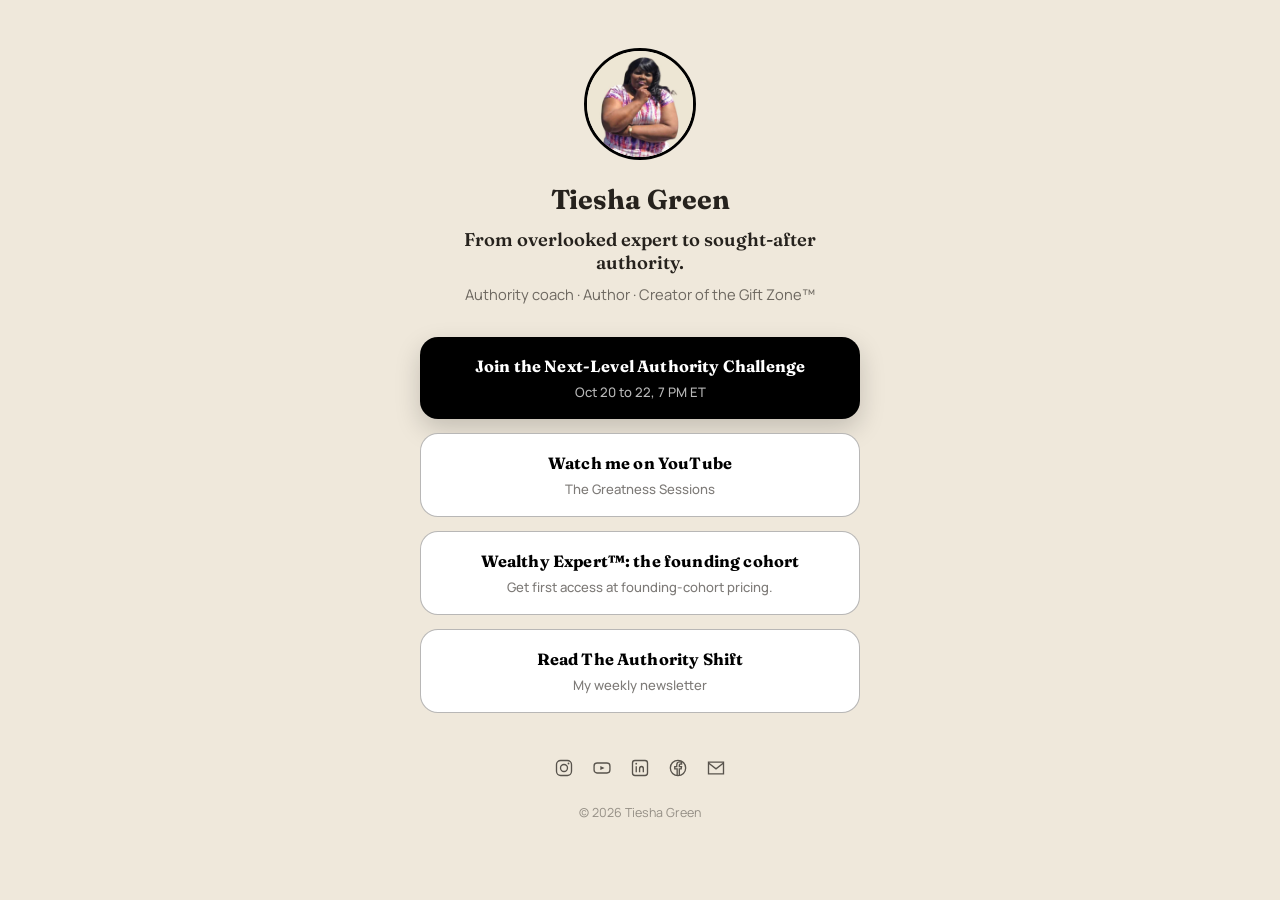
==== start/index.html @ 7d411b7f "Add /start link page with Wealthy Expert and Authority Shift signup forms Mobile-first link-in-bio p" ====
<!DOCTYPE html>
<html lang="en">
<head>
<meta charset="UTF-8">
<meta name="viewport" content="width=device-width, initial-scale=1.0">
<title>Tiesha Green | Start Here</title>
<meta name="description" content="Authority coach, author, and creator of the Gift Zone™. Pick where to start.">
<link rel="preconnect" href="https://fonts.googleapis.com">
<link rel="preconnect" href="https://fonts.gstatic.com" crossorigin>
<link href="https://fonts.googleapis.com/css2?family=Fraunces:ital,opsz,wght@0,9..144,500;0,9..144,600;0,9..144,700;1,9..144,500&family=Anton&family=Manrope:wght@400;500;600;700;800&display=swap" rel="stylesheet">
<link rel="stylesheet" href="../style.css">
<link rel="stylesheet" href="start.css">
</head>
<body>

<div class="lp-wrap">

  <div class="lp-avatar"><img src="../assets/img/start-headshot.jpg" alt="Tiesha Green" width="112" height="112"></div>
  <h1 class="lp-name">Tiesha Green</h1>
  <p class="lp-headline">From overlooked expert to sought-after authority.</p>
  <p class="lp-subline">Authority coach &middot; Author &middot; Creator of the Gift Zone&trade;</p>

  <nav class="lp-buttons" aria-label="Links">

    <a class="lp-btn lp-btn-primary" href="https://nextlevel.tieshagreen.com/?utm_source=linkpage&amp;utm_content=challenge">
      <span class="lp-btn-text">Join the Next-Level Authority Challenge</span>
      <span class="lp-btn-sub">Oct 20 to 22, 7 PM ET</span>
    </a>

    <!-- Button 2: Take the Authority Gap Quiz — add once the quiz is live.
    <a class="lp-btn lp-btn-outline" href="QUIZ_URL?utm_source=linkpage&utm_content=quiz">
      <span class="lp-btn-text">Take the Authority Gap Quiz</span>
      <span class="lp-btn-sub">Find out what's really keeping you overlooked.</span>
    </a>
    -->

    <a class="lp-btn lp-btn-outline" href="https://www.youtube.com/@tieshagreenofficial?utm_source=linkpage&amp;utm_content=youtube">
      <span class="lp-btn-text">Watch me on YouTube</span>
      <span class="lp-btn-sub">The Greatness Sessions</span>
    </a>

    <a class="lp-btn lp-btn-outline" href="wealthy-expert/?utm_source=linkpage&amp;utm_content=wealthy-expert">
      <span class="lp-btn-text">Wealthy Expert&trade;: the founding cohort</span>
      <span class="lp-btn-sub">Get first access at founding-cohort pricing.</span>
    </a>

    <a class="lp-btn lp-btn-outline" href="newsletter/?utm_source=linkpage&amp;utm_content=newsletter">
      <span class="lp-btn-text">Read The Authority Shift</span>
      <span class="lp-btn-sub">My weekly newsletter</span>
    </a>

  </nav>

  <div class="lp-footer">
    <div class="lp-socials">
      <a href="https://www.instagram.com/tieshagreenofficial/" aria-label="Instagram" title="Instagram"><svg viewBox="0 0 24 24"><rect x="3" y="3" width="18" height="18" rx="5" fill="none" stroke="currentColor" stroke-width="1.6"/><circle cx="12" cy="12" r="4.2" fill="none" stroke="currentColor" stroke-width="1.6"/><circle cx="17.4" cy="6.6" r="1.1" fill="currentColor"/></svg></a>
      <a href="https://www.youtube.com/@tieshagreenofficial" aria-label="YouTube" title="YouTube"><svg viewBox="0 0 24 24"><rect x="2.5" y="6" width="19" height="12" rx="3.5" fill="none" stroke="currentColor" stroke-width="1.6"/><path d="M10 9.5l5 2.5-5 2.5z" fill="currentColor"/></svg></a>
      <a href="https://www.linkedin.com/in/tiesha-a-green/" aria-label="LinkedIn" title="LinkedIn"><svg viewBox="0 0 24 24"><rect x="3" y="3" width="18" height="18" rx="3" fill="none" stroke="currentColor" stroke-width="1.6"/><line x1="7.5" y1="10" x2="7.5" y2="17" stroke="currentColor" stroke-width="1.6"/><circle cx="7.5" cy="6.8" r="1.1" fill="currentColor"/><path d="M11.5 17v-4.2c0-1.6 1-2.6 2.4-2.6 1.4 0 2.1 1 2.1 2.6V17" fill="none" stroke="currentColor" stroke-width="1.6"/></svg></a>
      <a href="https://www.facebook.com/thebusinessofgreatness/" aria-label="Facebook" title="Facebook"><svg viewBox="0 0 24 24"><circle cx="12" cy="12" r="9.2" fill="none" stroke="currentColor" stroke-width="1.6"/><path d="M13.6 21V13h2.2l.4-2.7h-2.6V8.6c0-.8.3-1.4 1.5-1.4h1.2V4.8c-.3 0-1.2-.1-2.2-.1-2.2 0-3.6 1.3-3.6 3.7v2h-2.4V13H11v8" fill="none" stroke="currentColor" stroke-width="1.6"/></svg></a>
      <a href="mailto:hello@tieshagreen.com" aria-label="Email Tiesha" title="Email"><svg viewBox="0 0 24 24"><path d="M3 5h18v14H3z" fill="none" stroke="currentColor" stroke-width="1.6"/><path d="M3 6l9 7 9-7" fill="none" stroke="currentColor" stroke-width="1.6"/></svg></a>
    </div>
    <p class="lp-copy">&copy; <span id="year"></span> Tiesha Green</p>
  </div>

</div>

<script>document.getElementById('year').textContent = new Date().getFullYear();</script>
</body>
</html>
---- style.css ----
:root{--cream:#FFFFFF;--cream-2:#EFE8DB;--black:#000000;--black-2:#1A1A1A;--ink:#26221D;--blue:#1E4FFF;--blue-deep:#0E2E9E;--aqua:#4FD9C7;--aqua-deep:#1F9E8F;--gold-1:#F7E7B4;--gold-2:#D8A73D;--gold-3:#9C7423;--gold-4:#FBF3D9;--font-display:"Fraunces",serif;--font-body:"Manrope",sans-serif;--maxw:1180px;}
*{box-sizing:border-box;}html{scroll-behavior:smooth;}body{margin:0;background:var(--cream);color:var(--ink);font-family:var(--font-body);font-size:18.5px;line-height:1.6;overflow-x:hidden;-webkit-font-smoothing:antialiased;}img{max-width:100%;display:block;}a{color:inherit;text-decoration:none;}em{font-style:italic;}h1,h2,h3,h4{font-family:var(--font-display);margin:0;font-weight:600;}p{margin:0 0 1em;}::selection{background:var(--gold-2);color:var(--black);}
.gold-foil,.gold-foil-dark{background-size:250% 100%;-webkit-background-clip:text;background-clip:text;-webkit-text-fill-color:transparent;animation:foilShine 7s ease-in-out infinite;font-style:italic;}
.gold-foil{background-image:linear-gradient(100deg,var(--gold-3) 0%,var(--gold-1) 25%,var(--gold-4) 40%,var(--gold-2) 55%,var(--gold-1) 75%,var(--gold-3) 100%);}
.gold-foil-dark{background-image:linear-gradient(100deg,#7A5A1C 0%,var(--gold-3) 25%,#B98B2E 45%,var(--gold-2) 60%,#7A5A1C 80%,var(--gold-3) 100%);}
@keyframes foilShine{0%{background-position:0% 50%;}50%{background-position:100% 50%;}100%{background-position:0% 50%;}}
.reveal{opacity:0;transform:translateY(28px);transition:opacity .8s cubic-bezier(.16,.8,.24,1),transform .8s cubic-bezier(.16,.8,.24,1);}.reveal.in-view{opacity:1;transform:translateY(0);}
.nav{position:fixed;top:0;left:0;right:0;z-index:100;padding:18px 32px;display:flex;justify-content:center;transition:background .3s ease,box-shadow .3s ease,padding .3s ease;}
.nav.scrolled{background:rgba(20,18,15,0.82);backdrop-filter:blur(14px);padding:12px 32px;box-shadow:0 8px 30px rgba(0,0,0,.25);}
.nav-inner{width:100%;max-width:var(--maxw);display:flex;align-items:center;justify-content:space-between;}
.nav-logo{display:flex;align-items:center;gap:10px;font-family:var(--font-display);font-weight:600;font-size:1.15rem;color:var(--cream);letter-spacing:.02em;}
.crown-icon{width:26px;height:17px;color:var(--gold-2);flex-shrink:0;}
.nav-word{font-family:"Anton",var(--font-display);font-weight:400;letter-spacing:.04em;font-size:1.15rem;text-transform:uppercase;}
.nav-word-white{color:var(--cream);}.nav-word-gold{color:var(--gold-1);}
.nav-links{display:flex;gap:28px;align-items:center;}
.nav-links a{color:rgba(248,242,231,.75);font-size:.88rem;font-weight:600;letter-spacing:.03em;text-transform:uppercase;position:relative;padding-bottom:4px;transition:color .25s ease;}
.nav-links a::after{content:"";position:absolute;left:0;bottom:0;width:0;height:1px;background:var(--aqua);transition:width .3s ease;}
.nav-links a:hover{color:var(--cream);}.nav-links a:hover::after{width:100%;}
.nav-cta{background:linear-gradient(120deg,var(--gold-3),var(--gold-1) 45%,var(--gold-2) 70%,var(--gold-4));color:var(--black);font-weight:700;font-size:.85rem;padding:10px 20px;border-radius:100px;letter-spacing:.02em;transition:transform .25s ease,background .25s ease;}
.nav-cta:hover{transform:translateY(-2px);box-shadow:0 12px 26px rgba(216,167,61,.4);}
.nav-burger{display:none;flex-direction:column;justify-content:center;gap:5px;width:26px;height:26px;padding:0;background:none;border:none;cursor:pointer;flex-shrink:0;}
.nav-burger span{display:block;width:100%;height:2px;background:var(--cream);border-radius:2px;transition:transform .25s ease,opacity .25s ease;}
.nav.nav-open .nav-burger span:nth-child(1){transform:translateY(7px) rotate(45deg);}
.nav.nav-open .nav-burger span:nth-child(2){opacity:0;}
.nav.nav-open .nav-burger span:nth-child(3){transform:translateY(-7px) rotate(-45deg);}
@media (max-width:860px){
  .nav-burger{display:flex;}
  .nav-links{display:none;position:absolute;top:100%;left:0;right:0;flex-direction:column;align-items:stretch;gap:0;background:rgba(20,18,15,.97);backdrop-filter:blur(14px);padding:10px 24px 24px;max-height:calc(100vh - 70px);overflow-y:auto;}
  .nav.nav-open .nav-links{display:flex;}
  .nav-links a{padding:14px 4px;border-bottom:1px solid rgba(248,242,231,.1);}
  .nav-links a::after{display:none;}
  .nav-dropdown-menu{position:static;opacity:1;visibility:visible;transform:none;background:none;border:none;box-shadow:none;backdrop-filter:none;padding:0 0 4px 14px;display:block;}
  .nav-dropdown-menu a{border-bottom:none;padding:10px 4px;}
}
.btn{display:inline-flex;align-items:center;gap:8px;padding:16px 30px;border-radius:100px;font-weight:700;font-size:.95rem;letter-spacing:.01em;cursor:pointer;border:none;position:relative;overflow:hidden;transition:transform .35s cubic-bezier(.2,.9,.3,1.3),box-shadow .35s ease;}
.btn span{position:relative;z-index:2;}.btn-primary{background:var(--black);color:var(--cream);}.btn-primary:hover{transform:translateY(-3px) scale(1.02);box-shadow:0 14px 30px rgba(20,18,15,.35);}
.btn-ghost{background:transparent;color:var(--black);border:1.5px solid rgba(20,18,15,.35);}.btn-ghost:hover{border-color:var(--black);transform:translateY(-3px);}
.btn-gold{background:linear-gradient(120deg,var(--gold-3),var(--gold-1) 45%,var(--gold-2) 70%,var(--gold-4));color:var(--black);}.btn-gold:hover{transform:translateY(-3px) scale(1.02);box-shadow:0 16px 34px rgba(216,167,61,.4);}
.btn-lg{padding:20px 40px;font-size:1.05rem;margin:20px 0;}
.marquee{width:100%;overflow:hidden;white-space:nowrap;position:relative;}.marquee-track{display:inline-flex;animation:marqueeScroll 32s linear infinite;gap:0;}.marquee-track span{padding-right:0;white-space:nowrap;}
@keyframes marqueeScroll{from{transform:translateX(0);}to{transform:translateX(-50%);}}
.marquee-mid{background:var(--aqua);color:var(--black);font-family:var(--font-display);font-style:italic;font-weight:600;font-size:1.4rem;padding:20px 0;margin-top:60px;}
.marquee-white{background:#FFFFFF;color:var(--black);font-family:var(--font-display);font-style:italic;font-weight:600;font-size:1.3rem;padding:22px 0;}
.marquee-white .tk-navy{color:var(--blue-deep);font-weight:800;}.marquee-white .tk-gold-text{color:var(--gold-3);font-weight:800;}
.hero-photo-section + .marquee-white{font-style:normal;font-weight:700;font-size:.85rem;letter-spacing:.14em;padding:16px 0;color:rgba(20,18,15,.65);}
.hero{position:relative;background:var(--black);color:var(--cream);min-height:100vh;display:flex;flex-direction:column;justify-content:center;overflow:hidden;}
.hero-light{background:var(--cream);color:var(--ink);}.hero-light .hero-grain{opacity:.035;}.hero-light .hero-blob{opacity:.18;}
.hero-grain{position:absolute;inset:0;opacity:.05;pointer-events:none;background-image:url("data:image/svg+xml,%3Csvg xmlns='http://www.w3.org/2000/svg' width='120' height='120'%3E%3Cfilter id='n'%3E%3CfeTurbulence type='fractalNoise' baseFrequency='0.9' numOctaves='2' stitchTiles='stitch'/%3E%3C/filter%3E%3Crect width='100%25' height='100%25' filter='url(%23n)'/%3E%3C/svg%3E");}
.hero-blob{position:absolute;border-radius:50%;filter:blur(90px);opacity:.35;animation:blobFloat 14s ease-in-out infinite;}
.blob-1{width:480px;height:480px;background:var(--blue);top:-140px;left:-120px;}.blob-2{width:420px;height:420px;background:var(--aqua-deep);bottom:-160px;right:-100px;animation-delay:3s;}
@keyframes blobFloat{0%,100%{transform:translate(0,0) scale(1);}50%{transform:translate(40px,-30px) scale(1.1);}}
.hero-inner{max-width:var(--maxw);margin:0 auto;padding:120px 32px 60px;display:grid;grid-template-columns:1.05fr .95fr;gap:60px;align-items:center;position:relative;z-index:2;width:100%;}
.eyebrow{font-family:var(--font-display);font-size:1.3rem;font-weight:600;margin-bottom:18px;display:inline-block;}
.hero-title{font-size:clamp(2.6rem,5.2vw,4.4rem);line-height:1.04;font-weight:600;margin-bottom:26px;letter-spacing:-.01em;}
.hero-title-dark{color:var(--black);}.hero-title-dark em{color:var(--blue-deep);font-style:italic;}
.hero-sub{font-size:1.1rem;color:rgba(248,242,231,.78);max-width:520px;}.hero-sub-dark{color:rgba(38,34,29,.75);}
.hero-sub-strong{color:var(--cream);font-weight:600;font-size:1.2rem;font-family:var(--font-display);}.hero-sub-strong-dark{color:var(--black);}.hero-sub-strong-dark em{color:var(--blue-deep);}
.hero-actions{display:flex;gap:16px;margin-top:34px;flex-wrap:wrap;}.hero-actions .btn-primary{background:var(--aqua);color:var(--black);}.hero-actions .btn-ghost{color:var(--cream);border-color:rgba(248,242,231,.35);}.hero-actions .btn-ghost:hover{border-color:var(--cream);}
.btn-ghost-dark{color:var(--black);border-color:rgba(20,18,15,.3);}.btn-ghost-dark:hover{border-color:var(--black);}
.hero-visual{position:relative;justify-self:center;}
.hero-frame{position:relative;width:400px;max-width:80vw;aspect-ratio:3/4;border-radius:26px;overflow:hidden;box-shadow:0 40px 80px rgba(0,0,0,.5);border:1px solid rgba(248,242,231,.12);}
.hero-photo-img{width:100%;height:100%;object-fit:cover;transform:scale(1.12);animation:kenburns 16s ease-in-out infinite alternate;}#heroPhoto{object-position:82% 20%;}
@keyframes kenburns{0%{transform:scale(1.12) translate(0,0);}100%{transform:scale(1.22) translate(-1.5%,-2%);}}
.hero-frame-glow{position:absolute;inset:0;background:linear-gradient(160deg,rgba(79,217,199,.18),transparent 40%,rgba(30,79,255,.22));mix-blend-mode:overlay;pointer-events:none;}
.hero-ring{position:absolute;top:-30px;right:-40px;width:150px;height:150px;border:1.5px dashed rgba(215,167,61,.55);border-radius:50%;animation:spin 22s linear infinite;}@keyframes spin{to{transform:rotate(360deg);}}
.hero-badge{position:absolute;background:var(--cream);color:var(--black);border-radius:16px;padding:14px 18px;box-shadow:0 18px 40px rgba(0,0,0,.35);display:flex;flex-direction:column;gap:2px;font-size:.78rem;font-weight:700;}
.badge-float-1{top:22px;left:-36px;animation:floatY 5s ease-in-out infinite;}.badge-float-2{bottom:36px;right:-40px;animation:floatY 6s ease-in-out infinite reverse;background:var(--black);color:var(--gold-1);}.badge-float-2-gold{background:var(--black);color:var(--gold-1);}
.badge-num{font-family:var(--font-display);font-size:1.5rem;color:var(--gold-3);}.badge-label-strong{font-family:var(--font-display);font-style:italic;color:var(--aqua);}
@keyframes floatY{0%,100%{transform:translateY(0);}50%{transform:translateY(-14px);}}
@media (max-width:900px){.hero-inner{grid-template-columns:1fr;text-align:center;}.hero-sub{margin:0 auto;}.hero-actions{justify-content:center;}.hero-badge{display:none;}}
.section{padding:110px 0;position:relative;}.section-inner{max-width:var(--maxw);margin:0 auto;padding:0 32px;}
.section-dark{background:var(--black);color:var(--cream);}.section-light{background:var(--cream);color:var(--ink);}.section-cream{background:var(--cream-2);color:var(--ink);}
.section-flush-bottom{padding-bottom:0;}.section-flush-bottom .marquee{margin-top:64px;}
.kicker{font-size:.8rem;font-weight:700;letter-spacing:.16em;text-transform:uppercase;color:var(--gold-2);margin-bottom:16px;}.kicker-dark{color:var(--gold-3);}.kicker-navy{color:var(--blue-deep);}
.section-title{font-size:clamp(2rem,4vw,3.2rem);line-height:1.12;margin-bottom:28px;}.section-title em{color:var(--aqua);}.section-title-dark{color:var(--black);}
.section-lead{max-width:640px;font-size:1.25rem;color:rgba(38,34,29,.72);margin-bottom:50px;}.section-lead-light{color:rgba(248,242,231,.72);}
.truth-grid{display:grid;grid-template-columns:1.3fr .7fr;gap:60px;margin:40px 0 70px;align-items:start;}.truth-copy p{font-size:1.18rem;color:rgba(248,242,231,.82);}
.truth-copy blockquote{margin:28px 0;padding:22px 26px;border-left:3px solid var(--aqua);font-family:var(--font-display);font-size:1.3rem;font-style:italic;color:var(--cream);background:rgba(255,255,255,.03);border-radius:0 14px 14px 0;}
.truth-name{font-size:1.25rem;font-family:var(--font-display);}.truth-reassure{font-weight:700;font-size:1.2rem;}.truth-highlight{font-size:1.15em;font-weight:700;}
.stat-ring{position:relative;width:250px;margin:0 auto;}.stat-ring svg{width:100%;height:100%;transform:rotate(-90deg);}.stat-ring circle{fill:none;stroke:rgba(248,242,231,.12);stroke-width:10;}
.stat-ring::after{content:"";position:absolute;inset:0;border-radius:50%;background:conic-gradient(var(--aqua) 0deg 335deg,transparent 335deg 360deg);-webkit-mask:radial-gradient(farthest-side,transparent calc(100% - 20px),#000 calc(100% - 19px));mask:radial-gradient(farthest-side,transparent calc(100% - 20px),#000 calc(100% - 19px));animation:ringFill 2s ease-out .3s both;}
@keyframes ringFill{from{opacity:0;transform:rotate(-90deg) scale(.8);}to{opacity:1;transform:rotate(-90deg) scale(1);}}
.stat-ring-copy{position:absolute;inset:0;display:flex;flex-direction:column;align-items:center;justify-content:center;text-align:center;padding:0 34px;}.stat-num-wrap{display:flex;align-items:baseline;justify-content:center;gap:2px;}
.stat-num{font-family:var(--font-display);font-size:2.7rem;color:var(--gold-1);line-height:1;}.stat-pct{font-family:var(--font-display);font-size:1.35rem;color:var(--gold-1);}.stat-caption{font-size:.72rem;color:rgba(248,242,231,.6);margin-top:8px;line-height:1.4;padding:0 6px;}
@media (max-width:860px){.truth-grid{grid-template-columns:1fr;}}
.barrier-heading{font-family:var(--font-display);font-weight:700;font-size:1.2rem;text-transform:uppercase;letter-spacing:.04em;color:var(--gold-1);margin:10px 0 24px;}
.barrier-grid{display:grid;grid-template-columns:repeat(3,1fr);gap:26px;margin-bottom:56px;}
.barrier-card{background:rgba(255,255,255,.09);border:1px solid rgba(248,242,231,.22);border-radius:20px;padding:32px 28px;box-shadow:0 10px 30px rgba(0,0,0,.25);transition:transform .4s ease,background .4s ease,border-color .4s ease;}
.barrier-card:nth-child(1){border-top:3px solid var(--gold-2);}.barrier-card:nth-child(2){border-top:3px solid var(--blue);}.barrier-card:nth-child(3){border-top:3px solid var(--aqua);}
.barrier-card:hover{transform:translateY(-8px);background:rgba(255,255,255,.14);}.barrier-no{font-family:var(--font-display);font-style:italic;color:var(--gold-2);font-size:1rem;}
.barrier-card h3{font-size:1.5rem;margin:10px 0 14px;}.barrier-quote{font-style:italic;color:var(--aqua);margin-bottom:14px;font-size:1.1rem;}.barrier-card p:not(.barrier-quote){color:rgba(248,242,231,.72);font-size:1.05rem;}
@media (max-width:860px){.barrier-grid{grid-template-columns:1fr;}}
.center-cta{text-align:center;}
.about-grid{display:grid;grid-template-columns:1fr 1.1fr;gap:50px;align-items:center;}.about-visual{position:relative;}
.about-photo-frame{border-radius:24px;overflow:hidden;box-shadow:0 30px 60px rgba(20,18,15,.18);border:6px solid var(--cream);outline:1px solid rgba(20,18,15,.08);max-width:100%;margin:0 auto;}
.about-photo{width:100%;aspect-ratio:4/5;object-fit:cover;transition:transform .6s ease;}.about-photo-frame:hover .about-photo{transform:scale(1.05);}
.about-tag{position:absolute;bottom:-22px;left:24px;background:var(--black);color:var(--gold-1);font-family:var(--font-display);font-style:italic;padding:14px 24px;border-radius:14px;font-size:1.1rem;box-shadow:0 16px 30px rgba(0,0,0,.25);}
.about-copy p{color:rgba(38,34,29,.78);font-size:1.15rem;}.about-style{font-style:italic;font-family:var(--font-display);color:rgba(38,34,29,.75);font-size:1.05rem;}
.pull-quote{font-family:var(--font-display);font-style:italic;font-size:1.5rem;margin:30px 0;color:var(--gold-3);border-left:3px solid var(--gold-2);padding-left:22px;}
.trifecta-heading{font-family:var(--font-display);font-size:1.4rem;color:var(--black);margin:36px 0 4px;font-style:italic;}
.trifecta{display:grid;grid-template-columns:repeat(3,1fr);gap:20px;margin:40px 0;}.trifecta-item{background:var(--cream-2);border-radius:18px;padding:24px 18px;text-align:center;transition:transform .35s ease;}.trifecta-item:hover{transform:translateY(-6px);}
.trifecta-icon{font-size:1.6rem;color:var(--aqua-deep);}.trifecta-item h4{margin:10px 0 4px;font-size:1.15rem;}.trifecta-item p{margin:0;font-size:.88rem;color:rgba(38,34,29,.62);}
.about-credentials{font-size:.85rem;letter-spacing:.05em;text-transform:uppercase;color:var(--gold-3);font-weight:700;}.about-credentials span{white-space:nowrap;}
@media (max-width:900px){.about-grid{grid-template-columns:1fr;}.about-tag{position:static;display:inline-block;margin-top:16px;}}
.parallax-quote{position:relative;min-height:64vh;display:flex;align-items:flex-end;overflow:hidden;color:var(--cream);}
.parallax-bg{position:absolute;inset:0;background-size:cover;background-position:center 30%;background-attachment:fixed;filter:saturate(1.05);}
.parallax-overlay{position:absolute;inset:0;background:linear-gradient(0deg,rgba(20,18,15,.88) 10%,rgba(20,18,15,.35) 55%,rgba(20,18,15,.15) 100%);}
.parallax-content{position:relative;z-index:2;max-width:720px;padding:70px 60px 60px;}.parallax-content p{font-family:var(--font-display);font-style:italic;font-weight:500;font-size:clamp(1.6rem,3.4vw,2.6rem);line-height:1.35;margin-bottom:18px;}
.parallax-sig{display:inline-block;font-size:.85rem;letter-spacing:.14em;text-transform:uppercase;color:var(--gold-1);font-weight:700;font-family:var(--font-body);}
@media (max-width:760px){.parallax-bg{background-attachment:scroll;}.parallax-content{padding:50px 26px 40px;}}
.testimonial-scroller{display:grid;grid-template-columns:repeat(2,1fr);gap:22px;}.t-card{background:var(--cream);border-radius:20px;padding:30px 26px;box-shadow:0 20px 40px rgba(20,18,15,.06);border:1px solid rgba(20,18,15,.06);transition:transform .4s ease,box-shadow .4s ease;}
.t-card:hover{transform:translateY(-10px);box-shadow:0 26px 50px rgba(20,18,15,.12);}.t-quote{font-family:var(--font-display);font-style:italic;font-size:1.22rem;color:var(--black);margin-bottom:16px;}
.t-body,.t-name{font-size:1rem;color:rgba(38,34,29,.65);}.t-name{font-weight:700;color:var(--ink);}.t-result{font-size:.85rem;color:var(--aqua-deep);font-weight:700;margin-top:14px;}
@media (max-width:640px){.testimonial-scroller{grid-template-columns:1fr;}}
.journey{position:relative;margin-top:60px;padding-left:40px;}.journey-line{position:absolute;left:19px;top:10px;bottom:10px;width:2px;background:linear-gradient(180deg,var(--aqua),var(--gold-2));}
.journey-hollow{position:absolute;right:-2%;top:36%;font-family:"Anton",sans-serif;font-size:min(22vw,240px);color:transparent;-webkit-text-stroke:1.5px rgba(216,167,61,.18);line-height:1;pointer-events:none;z-index:0;user-select:none;}
@media (max-width:900px){.journey-hollow{display:none;}}
.journey-stop{position:relative;display:grid;grid-template-columns:40px 1fr;gap:26px;margin-bottom:50px;}
.journey-node{position:absolute;left:-40px;top:0;width:40px;height:40px;border-radius:50%;background:var(--black);border:2px solid var(--aqua);color:var(--aqua);display:flex;align-items:center;justify-content:center;font-family:var(--font-display);font-weight:700;z-index:2;}
.journey-node-gold{border-color:var(--gold-2);color:var(--gold-1);}
.journey-card{grid-column:2;position:relative;overflow:visible;background:rgba(255,255,255,.04);border:1px solid rgba(248,242,231,.1);border-top:3px solid rgba(248,242,231,.15);border-radius:22px;padding:34px 36px;transition:transform .4s ease,border-color .4s ease;}
.journey-card:hover{transform:translateX(8px);border-color:var(--aqua);}
.journey-card-1{border-top-color:var(--gold-2);background:linear-gradient(160deg,rgba(216,167,61,.08),rgba(255,255,255,.03));}.journey-card-2{border-top-color:var(--blue);background:linear-gradient(160deg,rgba(30,79,255,.1),rgba(255,255,255,.03));}
.journey-card-gold{border-color:rgba(216,167,61,.4);background:linear-gradient(120deg,rgba(216,167,61,.1),rgba(255,255,255,.04));}.journey-card-gold:hover{border-color:var(--gold-2);}.journey-card-3.journey-card-gold{border-top:3px solid var(--gold-1);}
.journey-eyebrow{font-size:.78rem;letter-spacing:.08em;text-transform:uppercase;color:var(--aqua);font-weight:700;}
.journey-card h3{font-size:.95rem;font-weight:600;opacity:1;color:rgba(248,242,231,.5);text-transform:uppercase;letter-spacing:.04em;margin:8px 0 2px;}
.journey-h3-tight{font-size:.95rem;opacity:1;color:rgba(248,242,231,.5);text-transform:uppercase;letter-spacing:.04em;}
.journey-program-name{font-family:var(--font-display);font-weight:800;font-size:1.9rem;color:var(--cream);margin:4px 0 14px;}.journey-program-name-gold{color:var(--gold-1);font-style:italic;font-weight:800;}
.journey-meta{color:rgba(248,242,231,.55);font-size:.9rem;margin-bottom:14px;}.journey-card p{color:rgba(248,242,231,.78);font-size:1.08rem;}
.journey-icon{display:inline-flex;align-items:center;justify-content:center;width:44px;height:44px;border-radius:8px;font-size:1.3rem;margin-bottom:16px;}.journey-icon-gold{border:1.5px solid var(--gold-2);color:var(--gold-1);}.journey-icon-blue{border:1.5px solid var(--blue);color:var(--blue);}
.journey-crown-badge{position:absolute;top:-22px;right:-22px;width:56px;height:56px;border-radius:50%;background:var(--black);border:2px solid var(--gold-2);display:flex;align-items:center;justify-content:center;box-shadow:0 0 20px rgba(216,167,61,.5);z-index:2;}.journey-crown-badge svg{width:26px;height:20px;color:var(--gold-1);}
@media (max-width:700px){.journey-crown-badge{display:none;}}
.link-cta{display:inline-block;margin-top:10px;font-weight:700;color:var(--aqua);border-bottom:1px solid transparent;transition:border-color .3s ease;}.link-cta:hover{border-color:var(--aqua);}.link-cta-gold{color:var(--gold-1);}.link-cta-gold:hover{border-color:var(--gold-1);}
@media (max-width:700px){.journey-card{padding:26px 22px;}}
.programs-title{font-family:"Anton",sans-serif;font-weight:400;text-transform:uppercase;font-size:clamp(1.9rem,4.4vw,3.4rem);line-height:1.08;letter-spacing:.01em;margin-bottom:22px;}.programs-title em{font-family:var(--font-display);text-transform:none;font-style:italic;}
.books-title{text-transform:uppercase;}.books-title em{text-transform:none;}
.books-grid{display:grid;grid-template-columns:repeat(2,1fr);gap:40px;}.book-card{display:grid;grid-template-columns:180px 1fr;gap:28px;align-items:start;}
.book-cover{position:relative;aspect-ratio:2/3;border-radius:10px;display:flex;align-items:center;justify-content:center;text-align:center;box-shadow:0 24px 50px rgba(20,18,15,.2);transition:transform .4s ease;}.book-card:hover .book-cover{transform:rotate(-2deg) translateY(-6px);}
.book-cover-1{background:linear-gradient(160deg,var(--black),var(--blue-deep));}.book-cover-2{position:relative;padding:0;background:none;box-shadow:none;}.book-cover-img{width:100%;height:100%;object-fit:cover;border-radius:10px;box-shadow:0 24px 50px rgba(20,18,15,.25);}
.book-badges{display:flex;gap:8px;flex-wrap:wrap;margin-bottom:12px;}.book-badge{font-size:.68rem;font-weight:800;letter-spacing:.05em;text-transform:uppercase;padding:5px 12px;border-radius:4px;}
.book-badge-gold{background:var(--gold-2);color:var(--black);}.book-badge-navy{background:var(--blue-deep);color:var(--cream);}.book-badge-black{background:var(--black);color:var(--gold-1);}
.book-info h3{font-size:1.5rem;margin-bottom:10px;}.book-info p{color:rgba(38,34,29,.72);font-size:1.05rem;}
.book-callout{background:var(--cream-2);border-left:3px solid var(--gold-2);padding:10px 16px;font-weight:700;font-size:.92rem;color:var(--ink);border-radius:0 8px 8px 0;margin:14px 0;}.book-callout-gold{border-left-color:var(--gold-2);background:rgba(216,167,61,.12);}
@media (max-width:760px){.books-grid{grid-template-columns:1fr;}.book-card{grid-template-columns:120px 1fr;}}
.section-signup{position:relative;overflow:hidden;background:linear-gradient(150deg,var(--gold-2) 0%,var(--gold-3) 70%);color:var(--black);text-align:left;padding:120px 0;}
.signup-blob{position:absolute;width:600px;height:600px;background:var(--aqua-deep);opacity:.25;filter:blur(120px);border-radius:50%;top:-200px;right:-150px;animation:blobFloat 16s ease-in-out infinite;}
.signup-inner{position:relative;z-index:2;max-width:var(--maxw);}.signup-grid{display:grid;grid-template-columns:.8fr 1.2fr;gap:60px;align-items:center;}.signup-visual{position:relative;}
.signup-photo-frame{border:8px solid var(--cream);border-radius:4px;box-shadow:0 30px 60px rgba(20,18,15,.3);transform:rotate(-2deg);overflow:hidden;max-width:340px;}.signup-photo{width:100%;aspect-ratio:4/5;object-fit:cover;}
.signup-copy .kicker{color:var(--black);font-size:.85rem;}.signup-title{font-family:"Anton",sans-serif;font-weight:400;text-transform:uppercase;color:var(--black);font-size:clamp(2.4rem,6vw,4rem);line-height:1.02;margin-bottom:22px;}
.signup-revolution{font-family:var(--font-display);font-style:italic;text-transform:none;font-size:1.15em;color:var(--blue-deep) !important;-webkit-text-fill-color:var(--blue-deep) !important;background:none !important;animation:none !important;}
.signup-lead{color:rgba(20,18,15,.92);font-size:1.18rem;font-weight:500;margin:0 0 32px;max-width:560px;}.signup-form{display:flex;gap:14px;flex-wrap:wrap;justify-content:flex-start;}
.signup-form input{padding:16px 22px;border-radius:100px;border:1.5px solid rgba(20,18,15,.3);background:rgba(255,255,255,.5);color:var(--black);font-size:1rem;min-width:280px;transition:border-color .3s ease;}.signup-form input:focus{outline:none;border-color:var(--aqua);}.signup-form input::placeholder{color:rgba(20,18,15,.5);}
.signup-confirm{margin-top:22px;font-family:var(--font-display);font-style:italic;color:var(--blue-deep);opacity:0;transform:translateY(6px);transition:all .4s ease;font-size:1.05rem;}.signup-confirm.show{opacity:1;transform:translateY(0);}
@media (max-width:900px){.signup-grid{grid-template-columns:1fr;}.signup-photo-frame{max-width:260px;margin:0 auto;}}
.ig-heading-row{display:flex;align-items:center;justify-content:space-between;flex-wrap:wrap;gap:20px;margin-bottom:10px;}.ig-handle-btn{background:var(--blue-deep);color:var(--cream);font-size:.85rem;padding:12px 22px;}.ig-handle-btn:hover{background:var(--blue);transform:translateY(-2px);}
.ig-grid{display:grid;grid-template-columns:repeat(3,1fr) 1.1fr;gap:18px;margin-top:40px;}.ig-tile{aspect-ratio:1;border-radius:18px;position:relative;overflow:hidden;transition:transform .4s ease;background:none;padding:0;}.ig-tile:hover{transform:scale(1.04);}
.ig-tile img{width:100%;height:100%;object-fit:cover;position:absolute;inset:0;}.ig-tile-reel{grid-row:span 1;}
.ig-play{position:absolute;top:50%;left:50%;transform:translate(-50%,-50%);width:52px;height:52px;border-radius:50%;background:rgba(0,0,0,.45);color:#fff;display:flex;align-items:center;justify-content:center;font-size:1.1rem;z-index:2;backdrop-filter:blur(2px);}
.ig-reel-tag{position:absolute;bottom:14px;left:14px;z-index:2;font-size:.72rem;font-weight:700;background:rgba(0,0,0,.5);padding:5px 10px;border-radius:100px;color:#fff;}
.ig-grid a:nth-child(2) img{object-position:center 12%;}
@media (max-width:900px){.ig-grid{grid-template-columns:repeat(2,1fr);}}
.contact-inner{max-width:680px;}.contact-lead{color:rgba(248,242,231,.75);font-size:1.18rem;margin-bottom:34px;}.contact-actions{display:flex;gap:16px;flex-wrap:wrap;}
.contact-ig{color:var(--cream);border-color:rgba(248,242,231,.3);}.contact-ig:hover{border-color:var(--aqua);}
.marquee-divider{margin-top:0 !important;}#contact{padding-bottom:0;}
.final-cta{position:relative;overflow:hidden;background:var(--cream-2);}.final-cta .section-inner{text-align:center;max-width:760px;position:relative;z-index:1;}
.final-hollow{position:absolute;left:auto;right:8%;top:22%;transform:translate(0,0) rotate(-4deg);font-family:"Anton",sans-serif;font-size:min(13vw,170px);white-space:nowrap;color:transparent;-webkit-text-stroke:1.5px rgba(20,18,15,.08);pointer-events:none;z-index:0;user-select:none;}
.final-headline{font-size:clamp(2.1rem,4.6vw,3.6rem);line-height:1.08;font-weight:700;}.final-subhead{font-family:var(--font-display);font-style:italic;font-size:1.5rem;color:var(--gold-3);margin-bottom:26px;}
.final-copy{color:rgba(248,242,231,.78);font-size:1.15rem;}.final-copy-dark{color:rgba(38,34,29,.78);}.final-copy-or{font-family:var(--font-display);font-style:italic;font-size:1.4rem;color:var(--gold-1);margin:24px 0;}
.final-sign{margin-top:36px;font-family:var(--font-display);font-style:italic;font-size:1.3rem;color:var(--cream);}.final-sign-dark{color:var(--black);}
.footer-full{background:var(--black);color:rgba(248,242,231,.75);padding:0 0 30px;}.footer-inner{max-width:var(--maxw);margin:0 auto;}
.footer-giant-wrap{overflow:hidden;padding:36px 0 10px;border-bottom:1px solid rgba(248,242,231,.12);}.footer-giant{font-family:var(--font-display);font-style:italic;font-weight:600;font-size:clamp(3rem,11.5vw,9.5rem);color:var(--cream);text-align:center;line-height:1;margin:0;white-space:nowrap;letter-spacing:.005em;}
.footer-row{display:grid;grid-template-columns:auto repeat(3,1fr);gap:40px;align-items:start;padding:44px 32px 0;}.footer-mark{color:var(--gold-2);padding-top:4px;}.footer-crown{width:40px;height:28px;}
.footer-col-title{font-size:.75rem;font-weight:800;letter-spacing:.14em;text-transform:uppercase;color:var(--gold-2);margin:0 0 16px;}.footer-col a{display:block;color:rgba(248,242,231,.75);font-size:.95rem;margin-bottom:12px;transition:color .25s ease;}.footer-col a:hover{color:var(--cream);}
.footer-socials{display:flex;gap:14px;flex-wrap:wrap;}.footer-socials a{width:38px;height:38px;border-radius:50%;border:1px solid rgba(248,242,231,.25);display:flex;align-items:center;justify-content:center;color:rgba(248,242,231,.8);transition:border-color .25s ease,color .25s ease,transform .25s ease;}.footer-socials a svg{width:18px;height:18px;}.footer-socials a:hover{border-color:var(--gold-2);color:var(--gold-1);transform:translateY(-3px);}
.footer-copy{text-align:center;margin-top:50px;font-size:.82rem;color:rgba(248,242,231,.45);}
@media (max-width:760px){.footer-row{grid-template-columns:1fr;text-align:center;padding:36px 24px 0;}.footer-mark{justify-self:center;}}
.magnetic{will-change:transform;}
.side-rail{position:fixed;left:26px;top:0;height:100vh;width:2px;z-index:60;display:flex;align-items:center;pointer-events:none;}
.side-rail-line{position:absolute;top:8%;bottom:8%;left:0;width:1px;background:linear-gradient(180deg,rgba(216,167,61,.5),rgba(79,217,199,.25));}
.side-rail-dot{position:absolute;left:-4px;top:8%;width:9px;height:9px;border-radius:50%;background:var(--gold-2);box-shadow:0 0 12px rgba(216,167,61,.7);transition:top .15s linear;}
@media (max-width:900px){.side-rail{display:none;}}
.hero-photo-section{position:relative;min-height:100vh;overflow:hidden;display:flex;align-items:center;color:var(--cream);}.hero-photo-bg{position:absolute;inset:0;z-index:0;}
.hero-photo-bg img{width:100%;height:100%;object-fit:cover;object-position:60% 20%;transform:scale(1.08);animation:heroKenburns 20s ease-in-out infinite alternate;}
@keyframes heroKenburns{0%{transform:scale(1.08) translate(0,0);}100%{transform:scale(1.18) translate(-2%,1%);}}
.hero-photo-overlay{position:absolute;inset:0;z-index:1;background:linear-gradient(100deg,rgba(20,18,15,.92) 20%,rgba(20,18,15,.62) 46%,rgba(20,18,15,.15) 68%,rgba(20,18,15,.35) 100%),linear-gradient(0deg,rgba(20,18,15,.55),transparent 40%);}
.hero-particles{position:absolute;inset:0;z-index:2;overflow:hidden;pointer-events:none;}.hero-particles .mote{position:absolute;bottom:-20px;border-radius:50%;background:radial-gradient(circle,rgba(247,231,180,.95),rgba(216,167,61,.15));box-shadow:0 0 10px rgba(247,231,180,.6);animation-name:moteRise;animation-timing-function:ease-in;animation-iteration-count:infinite;}
@keyframes moteRise{0%{transform:translateY(0) translateX(0);opacity:0;}10%{opacity:.9;}90%{opacity:.5;}100%{transform:translateY(-115vh) translateX(var(--drift,20px));opacity:0;}}
.hero-photo-inner{position:relative;z-index:3;max-width:var(--maxw);margin:0 auto;padding:120px 32px 100px;width:100%;max-width:720px;margin-left:5vw;}.hero-photo-title{margin:16px 0 26px;line-height:1;}
.hpt-line1{display:block;font-family:"Anton",sans-serif;font-weight:400;font-size:clamp(2.2rem,5.4vw,3.8rem);letter-spacing:.01em;color:var(--cream);}
.hpt-line2{display:block;font-family:"Anton",sans-serif;font-weight:400;font-size:clamp(2.6rem,7vw,5rem);letter-spacing:.01em;margin:4px 0;}
.gold-outline{color:transparent;-webkit-text-stroke:1.5px var(--gold-1);background:linear-gradient(100deg,var(--gold-3),var(--gold-1) 40%,var(--gold-4) 55%,var(--gold-2) 75%,var(--gold-3));background-size:250% 100%;-webkit-background-clip:text;background-clip:text;animation:foilShine 7s ease-in-out infinite;}
.hpt-line3{display:block;font-family:var(--font-display);font-style:italic;font-weight:500;font-size:clamp(1.8rem,4vw,2.8rem);color:var(--gold-1);}
.hero-photo-sub{font-size:1.08rem;color:rgba(248,242,231,.85);max-width:540px;margin-bottom:14px;}.hero-photo-sub strong{color:var(--cream);}.hero-photo-sub-strong em{color:var(--aqua);font-style:italic;}
.hero-photo-inner .btn{margin-top:20px;}
@media (max-width:760px){.hero-photo-inner{margin-left:0;max-width:100%;}.hero-photo-overlay{background:linear-gradient(180deg,rgba(20,18,15,.55) 0%,rgba(20,18,15,.88) 55%,rgba(20,18,15,.95) 100%);}}
.nav-dropdown{position:relative;}
.nav-dropdown > a{display:inline-flex;align-items:center;gap:4px;}
.nav-caret{font-size:.65em;opacity:.7;transition:transform .2s ease;}
.nav-dropdown:hover .nav-caret{transform:translateY(1px) rotate(180deg);}
.nav-dropdown-menu{position:absolute;top:100%;left:50%;transform:translateX(-50%) translateY(6px);min-width:230px;background:rgba(20,18,15,.97);backdrop-filter:blur(14px);border:1px solid rgba(248,242,231,.12);border-radius:14px;padding:10px;opacity:0;visibility:hidden;transition:opacity .25s ease,transform .25s ease,visibility .25s ease;box-shadow:0 20px 40px rgba(0,0,0,.4);z-index:200;}
.nav-dropdown:hover .nav-dropdown-menu{opacity:1;visibility:visible;transform:translateX(-50%) translateY(2px);}
.nav-dropdown-menu a{display:block;padding:10px 14px;border-radius:8px;font-size:.85rem;text-transform:none;letter-spacing:normal;font-weight:600;color:rgba(248,242,231,.85);white-space:nowrap;}
.nav-dropdown-menu a:hover{background:rgba(216,167,61,.14);color:var(--gold-1);}
.nav-dropdown-menu a::after{display:none;}
---- start/start.css ----
body{background:var(--cream-2);}
.lp-wrap{max-width:480px;margin:0 auto;padding:48px 20px 56px;display:flex;flex-direction:column;align-items:center;text-align:center;}
.lp-avatar{width:112px;height:112px;border-radius:50%;overflow:hidden;border:3px solid var(--black);margin-bottom:18px;flex-shrink:0;}
.lp-avatar img{width:100%;height:100%;object-fit:cover;display:block;}
.lp-name{font-family:var(--font-display);font-weight:700;font-size:1.7rem;margin-bottom:6px;}
.lp-headline{font-family:var(--font-display);font-weight:600;font-size:1.15rem;line-height:1.3;color:var(--ink);margin-bottom:8px;max-width:360px;}
.lp-subline{font-size:.92rem;color:rgba(38,34,29,.65);margin-bottom:30px;}
.lp-buttons{width:100%;display:flex;flex-direction:column;gap:14px;}
.lp-btn{display:flex;flex-direction:column;align-items:center;justify-content:center;width:100%;padding:16px 20px;border-radius:18px;text-align:center;transition:transform .2s ease,box-shadow .2s ease;cursor:pointer;font:inherit;}
.lp-btn:hover{transform:translateY(-2px);}
.lp-btn-text{font-family:var(--font-display);font-weight:700;font-size:1.02rem;letter-spacing:.01em;}
.lp-btn-sub{font-size:.82rem;margin-top:3px;font-weight:500;}
.lp-btn-primary{background:var(--black);color:var(--cream);box-shadow:0 10px 26px rgba(0,0,0,.18);border:none;}
.lp-btn-primary .lp-btn-sub{color:rgba(255,255,255,.72);}
.lp-btn-primary:hover{box-shadow:0 14px 30px rgba(0,0,0,.26);}
.lp-btn-primary:disabled{opacity:.6;transform:none;cursor:default;}
.lp-btn-outline{background:var(--cream);color:var(--black);border:1.6px solid rgba(20,18,15,.3);}
.lp-btn-outline .lp-btn-sub{color:rgba(38,34,29,.6);}
.lp-btn-outline:hover{border-color:var(--black);}
.lp-footer{margin-top:44px;display:flex;flex-direction:column;align-items:center;gap:16px;}
.lp-socials{display:flex;gap:18px;}
.lp-socials a{color:var(--ink);opacity:.75;transition:opacity .2s ease;}
.lp-socials a:hover{opacity:1;}
.lp-socials svg{width:20px;height:20px;}
.lp-copy{font-size:.78rem;color:rgba(38,34,29,.45);}

/* Sub-pages: Wealthy Expert first-access, Authority Shift signup */
.lp-back{align-self:flex-start;font-size:.85rem;font-weight:600;color:var(--ink);opacity:.6;margin-bottom:24px;}
.lp-back:hover{opacity:1;}
.lp-card-eyebrow{font-family:var(--font-display);font-style:italic;font-weight:600;font-size:.95rem;color:var(--gold-3);margin-bottom:10px;}
.lp-card-title{font-family:var(--font-display);font-weight:700;font-size:1.85rem;line-height:1.1;margin-bottom:8px;}
.lp-card-subhead{font-family:var(--font-display);font-weight:600;font-style:italic;font-size:1.05rem;color:var(--blue-deep);margin-bottom:18px;}
.lp-card-body{font-size:.98rem;line-height:1.55;color:rgba(38,34,29,.78);max-width:400px;margin-bottom:30px;}
.lp-form{width:100%;display:flex;flex-direction:column;gap:12px;}
.lp-field{width:100%;padding:15px 18px;border-radius:14px;border:1.6px solid rgba(20,18,15,.25);font-family:var(--font-body);font-size:1rem;background:var(--cream);color:var(--ink);}
.lp-field:focus{outline:none;border-color:var(--black);}
.lp-form-note{font-size:.76rem;color:rgba(38,34,29,.5);margin-top:4px;}
.lp-success{display:none;flex-direction:column;align-items:center;gap:10px;padding:28px 20px;}
.lp-success.is-visible{display:flex;}
.lp-form.is-hidden{display:none;}
.lp-error{display:none;font-size:.85rem;color:#B3261E;margin-top:2px;}
.lp-error.is-visible{display:block;}
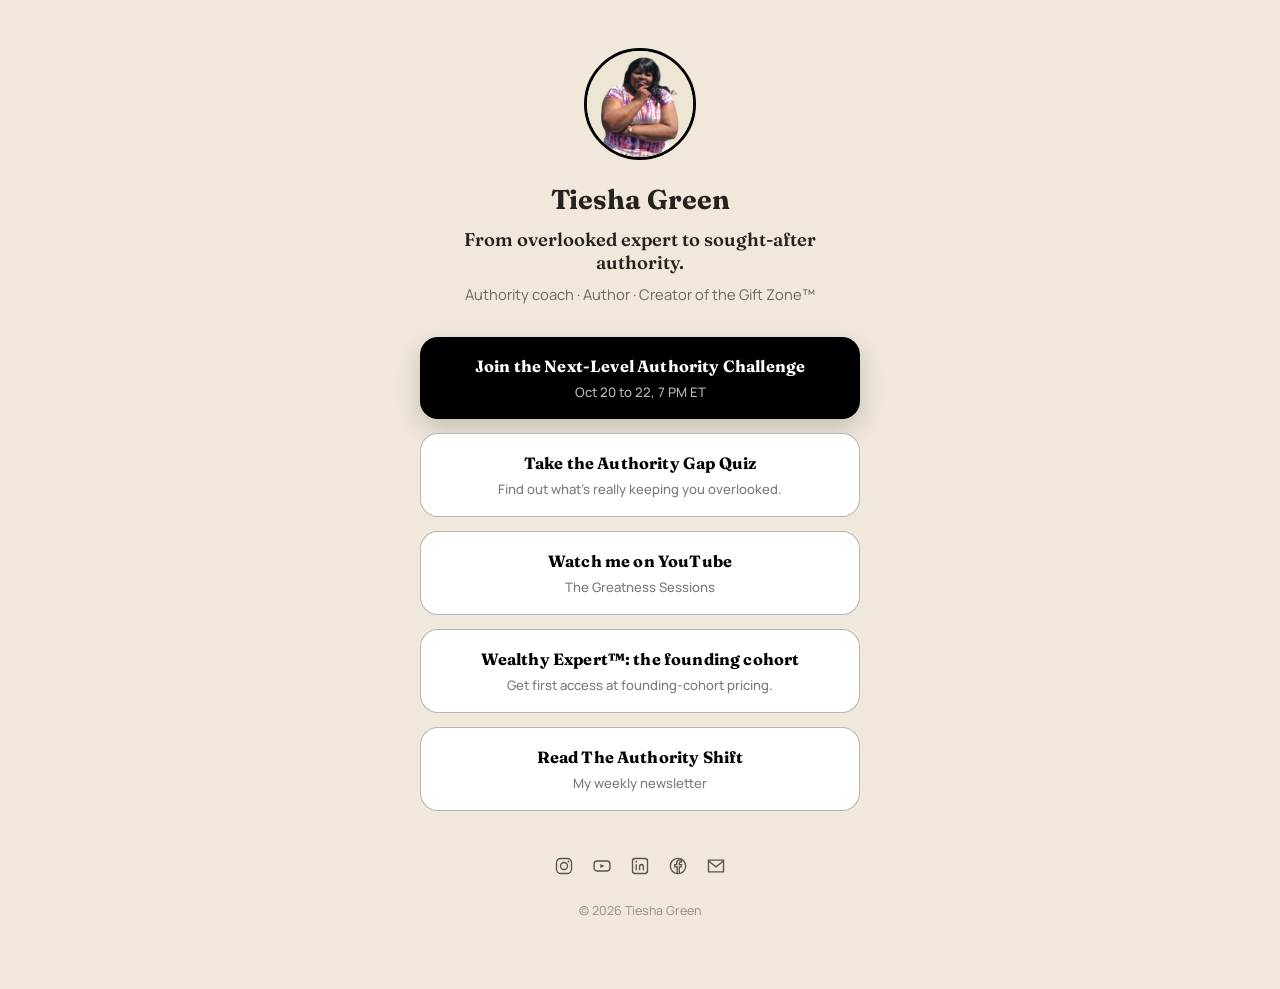
==== commit 58a34f5d: "Unhide the Authority Gap Quiz button on the link page quiz.tieshagreen.com is live, so button 2 on /" ====
--- a/start/index.html
+++ b/start/index.html
@@ -27,12 +27,10 @@
       <span class="lp-btn-sub">Oct 20 to 22, 7 PM ET</span>
     </a>
 
-    <!-- Button 2: Take the Authority Gap Quiz — add once the quiz is live.
-    <a class="lp-btn lp-btn-outline" href="QUIZ_URL?utm_source=linkpage&utm_content=quiz">
+    <a class="lp-btn lp-btn-outline" href="https://quiz.tieshagreen.com/?utm_source=linkpage&amp;utm_content=quiz">
       <span class="lp-btn-text">Take the Authority Gap Quiz</span>
       <span class="lp-btn-sub">Find out what's really keeping you overlooked.</span>
     </a>
-    -->
 
     <a class="lp-btn lp-btn-outline" href="https://www.youtube.com/@tieshagreenofficial?utm_source=linkpage&amp;utm_content=youtube">
       <span class="lp-btn-text">Watch me on YouTube</span>
